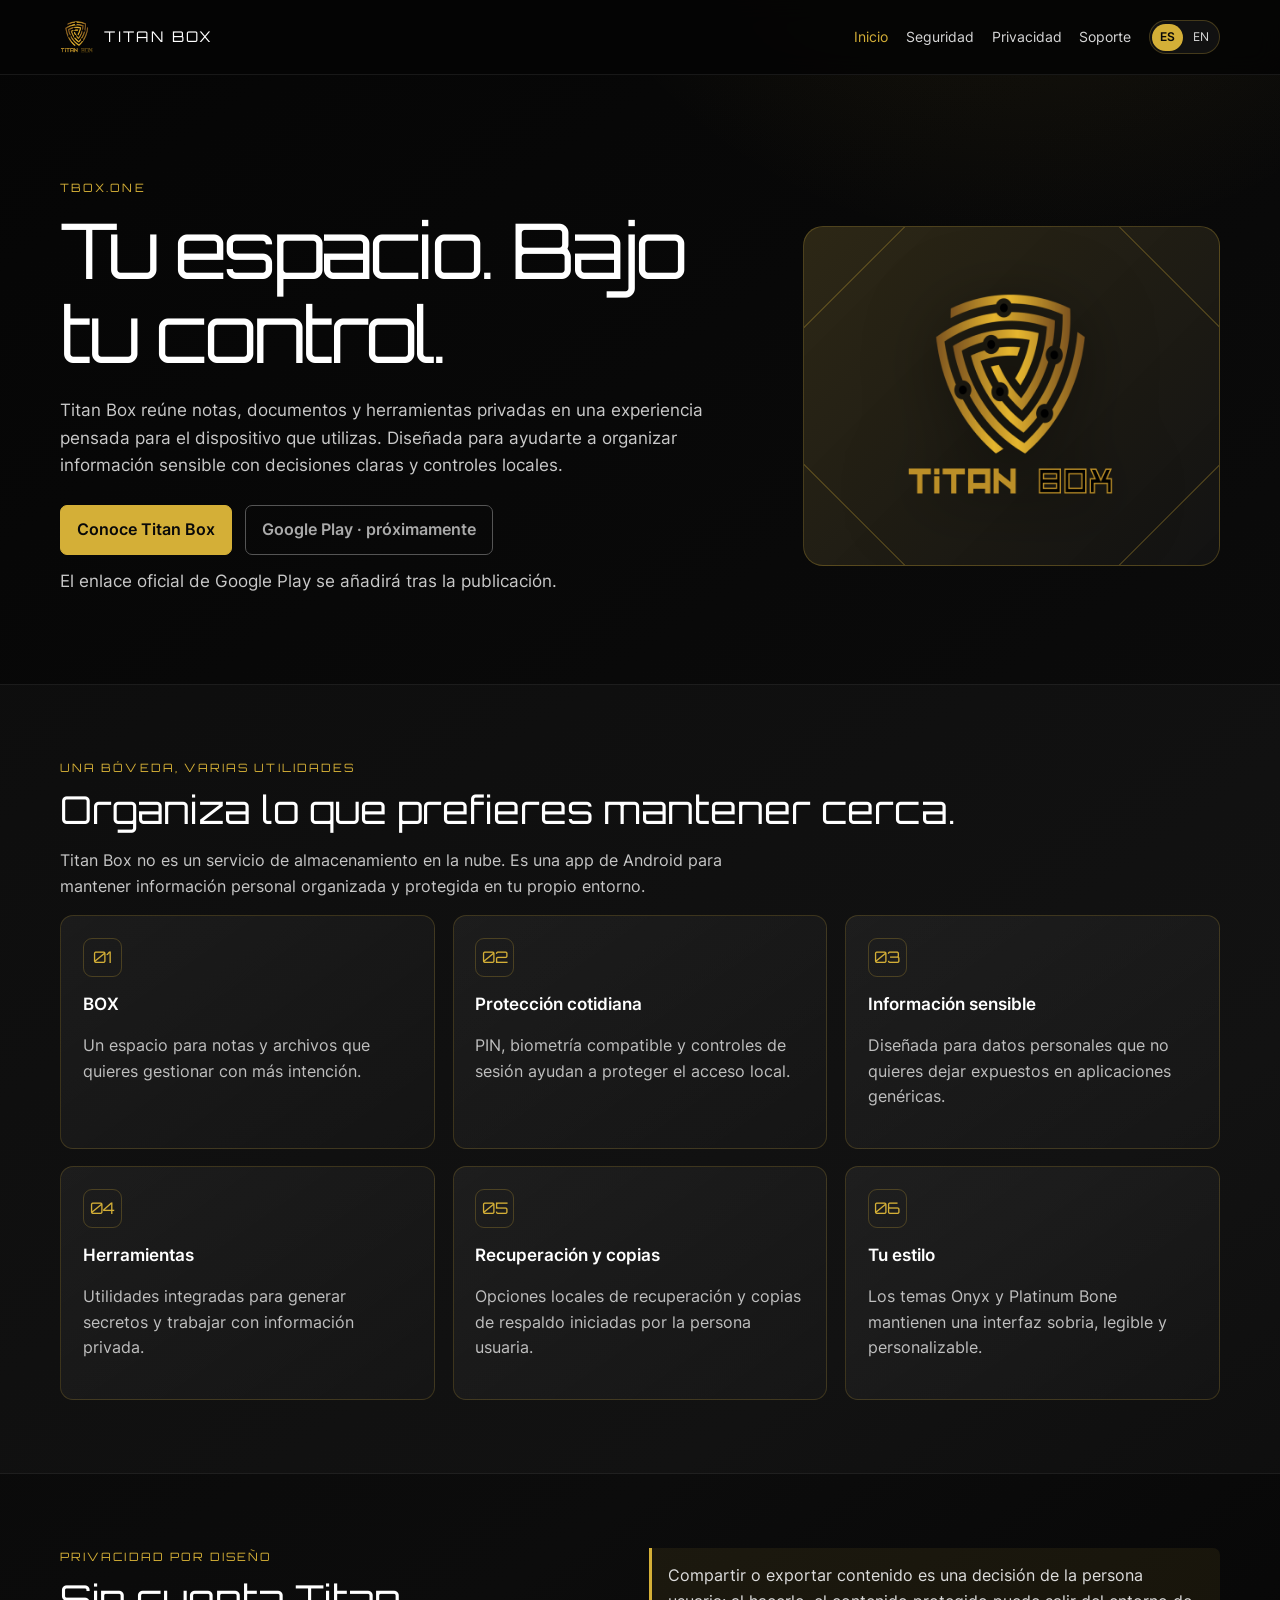
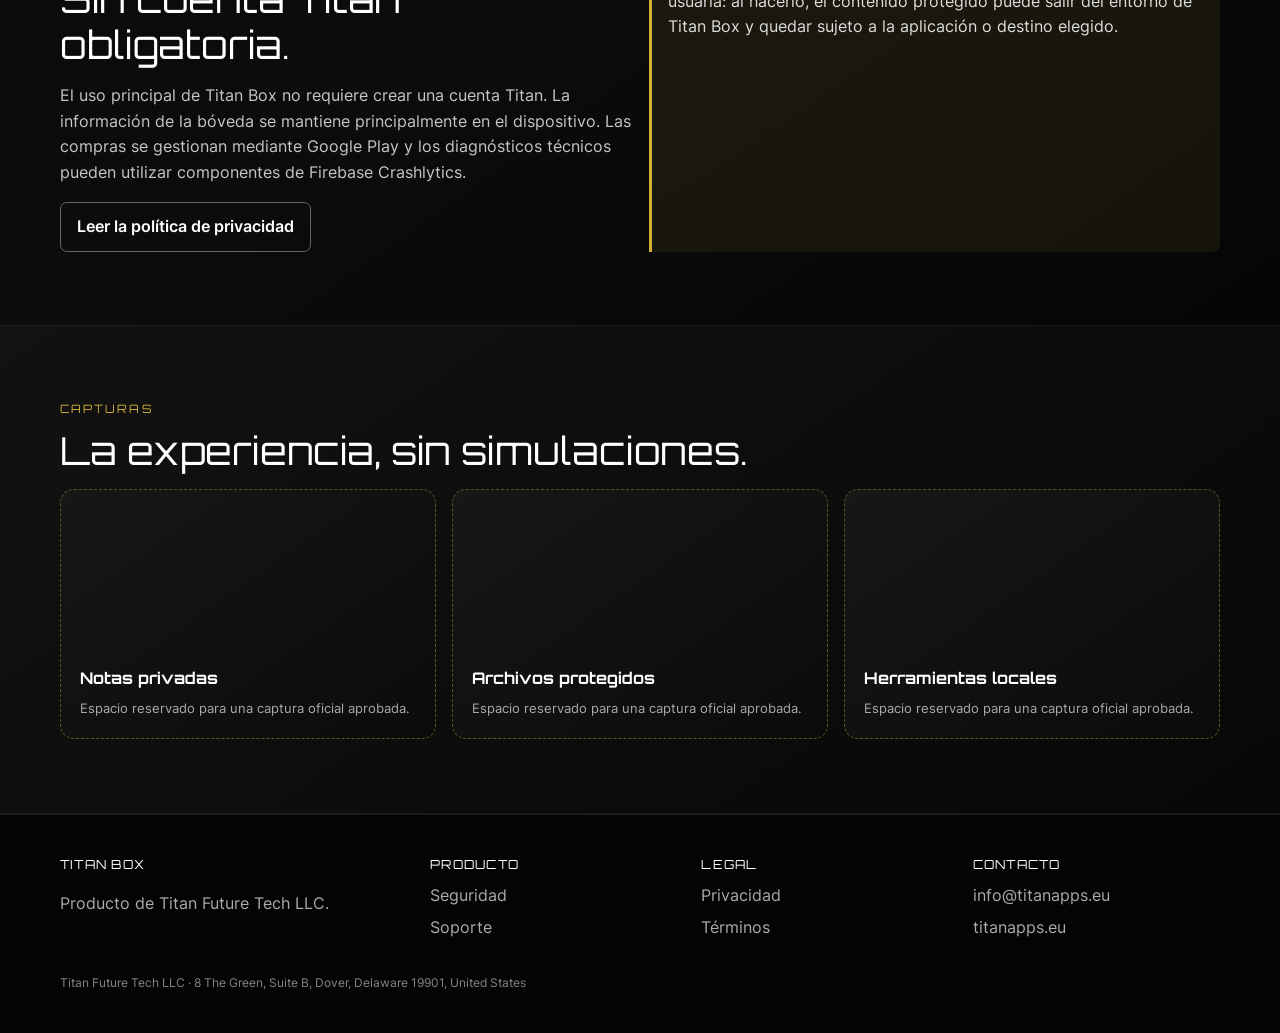
==== index.html @ dc86bc1e "Create Titan Box official website foundation" ====
<!doctype html><html lang="es"><head><meta charset="utf-8"><meta name="viewport" content="width=device-width,initial-scale=1"><title>Titan Box — Privacidad práctica para tu información</title><meta name="description" content="Titan Box ayuda a organizar y proteger información personal sensible desde tu dispositivo."><link rel="canonical" href="https://tbox.one/"><meta property="og:title" content="Titan Box"><meta property="og:description" content="Privacidad práctica para tu información."><meta property="og:type" content="website"><meta property="og:url" content="https://tbox.one/"><meta property="og:image" content="https://tbox.one/assets/images/titanbox-logo.png"><link rel="icon" href="/assets/images/titanbox-logo.png" type="image/png"><link rel="stylesheet" href="/assets/css/site.css"></head><body><a class="skip" href="#contenido">Saltar al contenido</a><header class="site-header"><div class="container header-row"><a class="brand" href="/"><img src="/assets/images/titanbox-logo.png" alt="">TITAN BOX</a><nav class="site-nav" aria-label="Navegación principal"><a class="nav-essential" aria-current="page" href="/">Inicio</a><a href="/security/">Seguridad</a><a href="/privacy/">Privacidad</a><a href="/support/">Soporte</a><span class="language" aria-label="Idioma"><a aria-current="page" href="/">ES</a><a href="/en/" lang="en">EN</a></span></nav></div></header><main id="contenido"><section class="container hero"><div><div class="eyebrow">TBOX.ONE</div><h1>Tu espacio. Bajo tu control.</h1><p>Titan Box reúne notas, documentos y herramientas privadas en una experiencia pensada para el dispositivo que utilizas. Diseñada para ayudarte a organizar información sensible con decisiones claras y controles locales.</p><div class="actions"><a class="button button--gold" href="/security/">Conoce Titan Box</a><span class="store-badge store-badge--pending" data-play-listing-url="REPLACE_WITH_OFFICIAL_GOOGLE_PLAY_URL">Google Play · próximamente</span></div><p class="microcopy">El enlace oficial de Google Play se añadirá tras la publicación.</p></div><div class="hero-mark" aria-hidden="true"><img src="/assets/images/titanbox-logo.png" alt=""></div></section><section class="section section--alt"><div class="container"><div class="eyebrow">Una bóveda, varias utilidades</div><h2>Organiza lo que prefieres mantener cerca.</h2><p class="lead">Titan Box no es un servicio de almacenamiento en la nube. Es una app de Android para mantener información personal organizada y protegida en tu propio entorno.</p><div class="grid grid--3"><article class="card"><div class="card-icon">01</div><h3>BOX</h3><p>Un espacio para notas y archivos que quieres gestionar con más intención.</p></article><article class="card"><div class="card-icon">02</div><h3>Protección cotidiana</h3><p>PIN, biometría compatible y controles de sesión ayudan a proteger el acceso local.</p></article><article class="card"><div class="card-icon">03</div><h3>Información sensible</h3><p>Diseñada para datos personales que no quieres dejar expuestos en aplicaciones genéricas.</p></article><article class="card"><div class="card-icon">04</div><h3>Herramientas</h3><p>Utilidades integradas para generar secretos y trabajar con información privada.</p></article><article class="card"><div class="card-icon">05</div><h3>Recuperación y copias</h3><p>Opciones locales de recuperación y copias de respaldo iniciadas por la persona usuaria.</p></article><article class="card"><div class="card-icon">06</div><h3>Tu estilo</h3><p>Los temas Onyx y Platinum Bone mantienen una interfaz sobria, legible y personalizable.</p></article></div></div></section><section class="section"><div class="container grid grid--2"><div><div class="eyebrow">Privacidad por diseño</div><h2>Sin cuenta Titan obligatoria.</h2><p class="lead">El uso principal de Titan Box no requiere crear una cuenta Titan. La información de la bóveda se mantiene principalmente en el dispositivo. Las compras se gestionan mediante Google Play y los diagnósticos técnicos pueden utilizar componentes de Firebase Crashlytics.</p><a class="button button--ghost" href="/privacy/">Leer la política de privacidad</a></div><aside class="notice">Compartir o exportar contenido es una decisión de la persona usuaria: al hacerlo, el contenido protegido puede salir del entorno de Titan Box y quedar sujeto a la aplicación o destino elegido.</aside></div></section><section class="section section--alt"><div class="container"><div class="eyebrow">Capturas</div><h2>La experiencia, sin simulaciones.</h2><div class="preview-grid"><div class="preview"><strong>Notas privadas</strong><small>Espacio reservado para una captura oficial aprobada.</small></div><div class="preview"><strong>Archivos protegidos</strong><small>Espacio reservado para una captura oficial aprobada.</small></div><div class="preview"><strong>Herramientas locales</strong><small>Espacio reservado para una captura oficial aprobada.</small></div></div></div></section></main><footer class="site-footer"><div class="container footer-grid"><div><div class="footer-title">TITAN BOX</div><p>Producto de Titan Future Tech LLC.</p></div><div><div class="footer-title">PRODUCTO</div><ul class="footer-links"><li><a href="/security/">Seguridad</a></li><li><a href="/support/">Soporte</a></li></ul></div><div><div class="footer-title">LEGAL</div><ul class="footer-links"><li><a href="/privacy/">Privacidad</a></li><li><a href="/terms/">Términos</a></li></ul></div><div><div class="footer-title">CONTACTO</div><ul class="footer-links"><li><a href="mailto:info@titanapps.eu">info@titanapps.eu</a></li><li><a href="https://titanapps.eu">titanapps.eu</a></li></ul></div></div><div class="container legal">Titan Future Tech LLC · 8 The Green, Suite B, Dover, Delaware 19901, United States</div></footer></body></html>
---- assets/css/site.css ----
@font-face{font-family:Orbitron;src:url('/assets/fonts/orbitron.ttf') format('truetype');font-display:swap}
@font-face{font-family:Inter;src:url('/assets/fonts/inter-regular.ttf') format('truetype');font-weight:400;font-display:swap}
@font-face{font-family:Inter;src:url('/assets/fonts/inter-semibold.ttf') format('truetype');font-weight:600 800;font-display:swap}
:root{--onyx:#050505;--onyx-card:#151515;--onyx-muted:#aaa;--bone:#f5f0e0;--gold:#d4af37;--gold-deep:#b8962e;--line:rgba(212,175,55,.26);--danger:#e53935;--max:1160px;color-scheme:dark;font-family:Inter,Arial,sans-serif;background:var(--onyx);color:#fff}
*{box-sizing:border-box}html{scroll-behavior:smooth}body{margin:0;min-width:320px;background:radial-gradient(circle at 80% -10%,rgba(212,175,55,.12),transparent 32rem),linear-gradient(145deg,#050505,#0c0c0c 55%,#000);line-height:1.6}a{color:inherit}a:focus-visible,button:focus-visible,summary:focus-visible{outline:3px solid #fff;outline-offset:4px;border-radius:3px}.skip{position:absolute;left:-10000px;top:auto}.skip:focus{left:1rem;top:1rem;z-index:10;background:#fff;color:#000;padding:.75rem 1rem}
.container{width:min(var(--max),calc(100% - 2.5rem));margin:auto}.site-header{position:sticky;top:0;z-index:5;background:rgba(5,5,5,.92);border-bottom:1px solid rgba(255,255,255,.08);backdrop-filter:blur(12px)}.header-row{min-height:74px;display:flex;align-items:center;justify-content:space-between;gap:1rem}.brand{display:inline-flex;align-items:center;gap:.65rem;text-decoration:none;font-family:Orbitron,monospace;font-size:.92rem;letter-spacing:.16em}.brand img{width:34px;height:34px;object-fit:contain}.site-nav{display:flex;align-items:center;gap:1.1rem;font-size:.9rem;color:#d8d8d8}.site-nav a{text-decoration:none}.site-nav a:hover,.site-nav a[aria-current=page]{color:var(--gold)}.language{border:1px solid var(--line);border-radius:999px;padding:.16rem;background:#111;display:flex;gap:.15rem}.language a{padding:.22rem .48rem;text-decoration:none;border-radius:999px;font-size:.78rem}.language a[aria-current=page]{background:var(--gold);color:#080808;font-weight:700}.nav-toggle{display:none}.eyebrow{font-family:Orbitron,monospace;color:var(--gold);font-size:.72rem;letter-spacing:.18em;text-transform:uppercase}.hero{padding:6.5rem 0 4.5rem;display:grid;grid-template-columns:1.25fr .75fr;align-items:center;gap:3rem}.hero h1{font:clamp(2.25rem,6vw,4.8rem)/1.1 Orbitron,monospace;letter-spacing:-.045em;margin:.65rem 0 1.2rem}.hero p{max-width:61ch;color:#c9c9c9;font-size:1.08rem}.actions{display:flex;gap:.8rem;flex-wrap:wrap;margin-top:1.65rem}.button,.store-badge{display:inline-flex;align-items:center;justify-content:center;min-height:47px;padding:.7rem 1rem;border-radius:7px;border:1px solid var(--gold);font-weight:700;text-decoration:none}.button--gold{background:var(--gold);color:#090909}.button--ghost{border-color:#656565;color:#fff}.store-badge--pending{color:#aaa;border-color:#555;cursor:default}.microcopy{font-size:.8rem;color:#949494;margin-top:.75rem}.hero-mark{min-height:340px;border:1px solid var(--line);border-radius:20px;background:linear-gradient(135deg,rgba(212,175,55,.15),rgba(20,20,20,.55)),#101010;display:grid;place-items:center;position:relative;overflow:hidden}.hero-mark:before{content:"";position:absolute;width:390px;height:390px;border:1px solid rgba(212,175,55,.35);transform:rotate(45deg)}.hero-mark img{width:min(220px,60%);height:auto;z-index:1;filter:drop-shadow(0 12px 35px rgba(0,0,0,.7))}.section{padding:4.6rem 0}.section--alt{background:rgba(255,255,255,.025);border-block:1px solid rgba(255,255,255,.06)}.section h2{font:clamp(1.65rem,3vw,2.65rem)/1.2 Orbitron,monospace;margin:.55rem 0 1rem}.lead{max-width:70ch;color:#c6c6c6}.grid{display:grid;gap:1.1rem}.grid--3{grid-template-columns:repeat(3,1fr)}.grid--2{grid-template-columns:repeat(2,1fr)}.card{background:linear-gradient(145deg,rgba(255,255,255,.055),rgba(255,255,255,.018));border:1px solid rgba(212,175,55,.2);border-radius:13px;padding:1.35rem}.card h3{margin:.1rem 0 .55rem;font-size:1.08rem}.card p,.card li{color:#bfbfbf}.card-icon{width:39px;height:39px;display:grid;place-items:center;border:1px solid var(--line);color:var(--gold);border-radius:9px;font-family:Orbitron,monospace;margin-bottom:.8rem}.feature-list{padding-left:1.15rem;margin:.65rem 0}.feature-list li+li{margin-top:.35rem}.preview-grid{display:grid;grid-template-columns:repeat(3,1fr);gap:1rem}.preview{min-height:250px;border-radius:14px;border:1px dashed rgba(212,175,55,.42);padding:1.2rem;background:linear-gradient(145deg,#171717,#0b0b0b);display:flex;flex-direction:column;justify-content:flex-end}.preview strong{font-family:Orbitron,monospace}.preview small{color:#aaa;margin-top:.35rem}.notice{border-left:3px solid var(--gold);padding:.95rem 1rem;background:rgba(212,175,55,.08);color:#ddd;border-radius:0 7px 7px 0}.page-hero{padding:4rem 0 2.5rem;border-bottom:1px solid rgba(255,255,255,.08)}.page-hero h1{font:clamp(2rem,5vw,3.7rem)/1.15 Orbitron,monospace;margin:.55rem 0 1rem}.content{max-width:850px;padding:3rem 0 5rem}.content h2{font:1.42rem/1.25 Orbitron,monospace;margin:2.6rem 0 .8rem;color:#fff}.content h3{font-size:1.06rem;margin:1.6rem 0 .45rem}.content p,.content li{color:#ccc}.content ul{padding-left:1.3rem}.content li+li{margin-top:.38rem}.content a{color:#f2d77e}.faq details{border-bottom:1px solid rgba(255,255,255,.12);padding:1rem 0}.faq summary{cursor:pointer;font-weight:700}.faq p{margin:.75rem 0 0}.site-footer{border-top:1px solid rgba(255,255,255,.1);padding:2.5rem 0;background:#040404;color:#aaa}.footer-grid{display:grid;grid-template-columns:1.4fr repeat(3,1fr);gap:1.5rem}.footer-title{font-family:Orbitron,monospace;color:#fff;font-size:.78rem;letter-spacing:.1em}.footer-links{list-style:none;padding:0;margin:.55rem 0}.footer-links li+li{margin-top:.35rem}.footer-links a{text-decoration:none}.footer-links a:hover{color:var(--gold)}.legal{font-size:.78rem;color:#858585;margin-top:1.5rem}.sr-only{position:absolute;width:1px;height:1px;padding:0;margin:-1px;overflow:hidden;clip:rect(0,0,0,0);white-space:nowrap;border:0}
@media(max-width:800px){.header-row{min-height:64px}.site-nav{gap:.65rem;font-size:.8rem}.hero{grid-template-columns:1fr;padding:4.2rem 0 3rem}.hero-mark{min-height:240px;order:-1}.grid--3,.preview-grid{grid-template-columns:1fr 1fr}.footer-grid{grid-template-columns:1fr 1fr}.section{padding:3.5rem 0}}
@media(max-width:540px){.container{width:min(var(--max),calc(100% - 1.5rem))}.site-nav>a:not(.nav-essential){display:none}.hero h1{font-size:2.2rem}.grid--2,.grid--3,.preview-grid,.footer-grid{grid-template-columns:1fr}.page-hero{padding:3rem 0 1.5rem}.content{padding-top:2rem}.actions{align-items:stretch}.button,.store-badge{width:100%}}
@media(prefers-reduced-motion:reduce){*,*:before,*:after{scroll-behavior:auto!important;animation-duration:.01ms!important;animation-iteration-count:1!important;transition-duration:.01ms!important}}
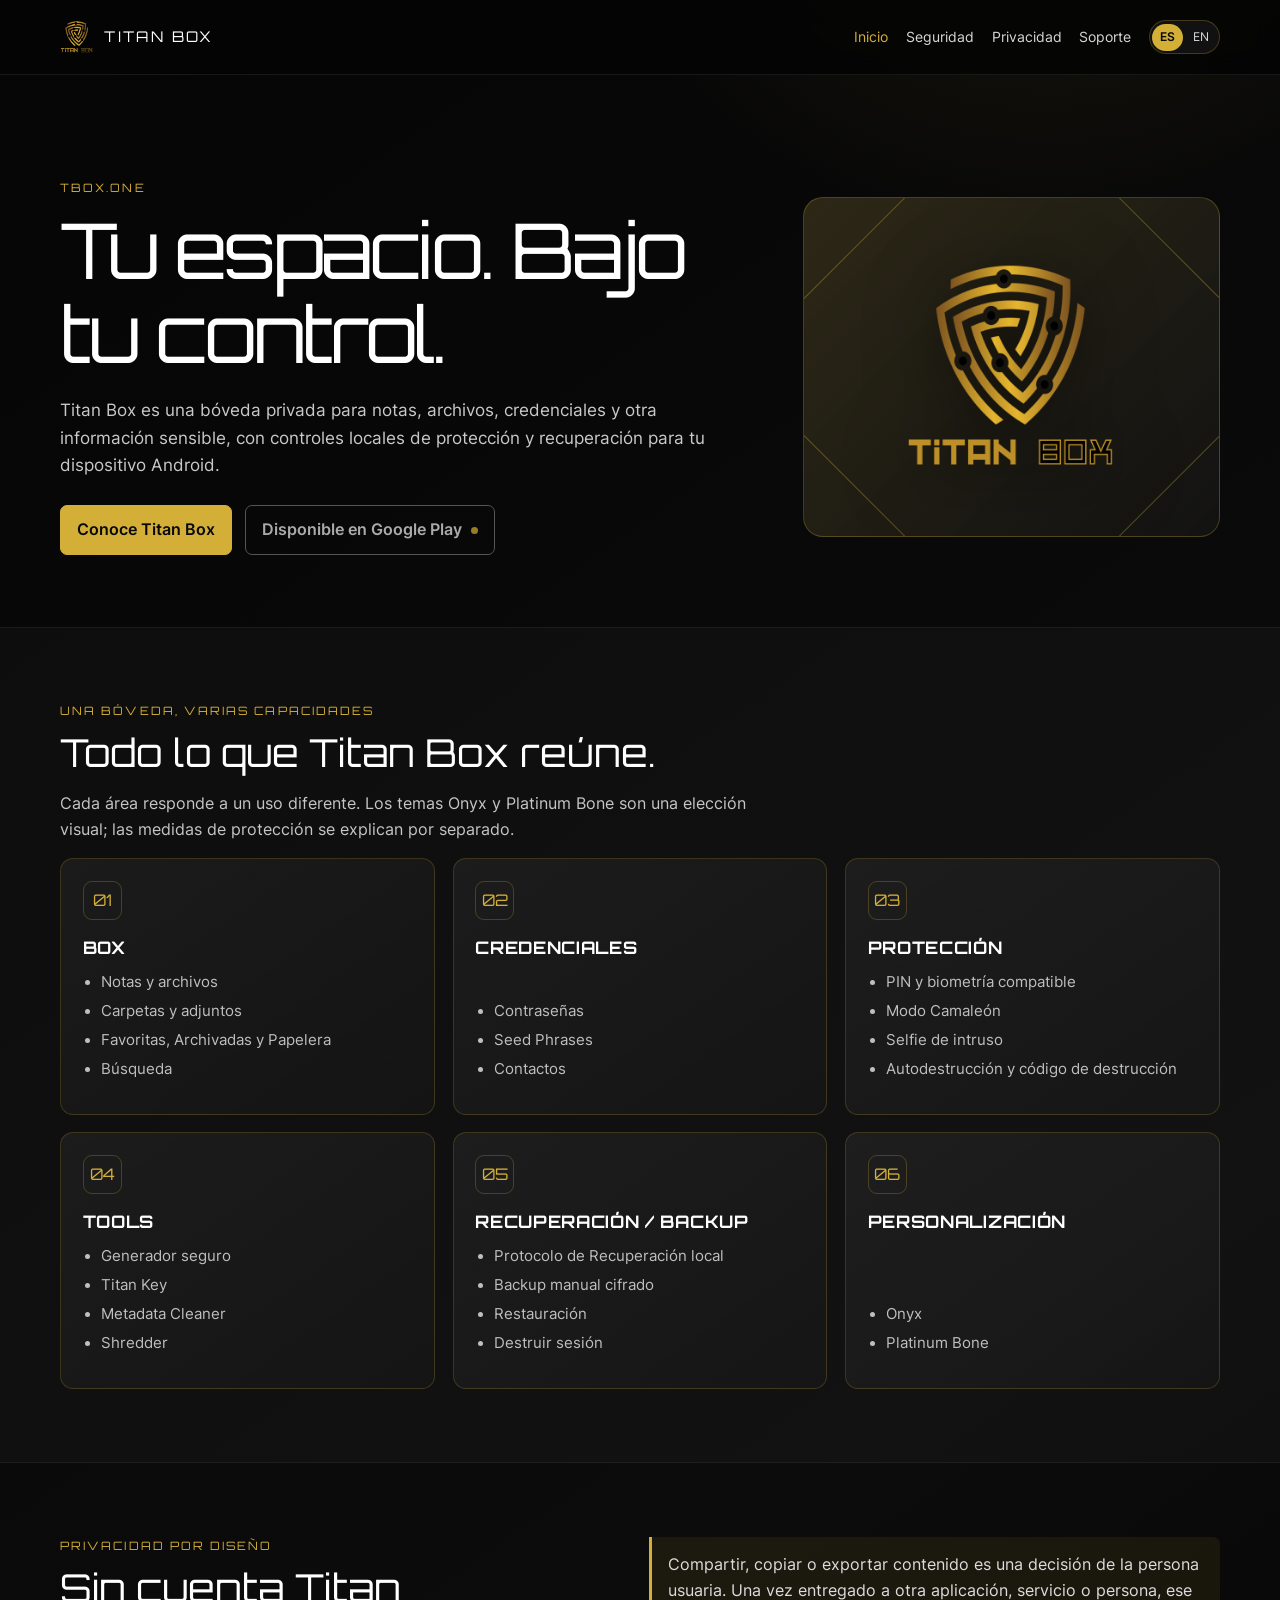
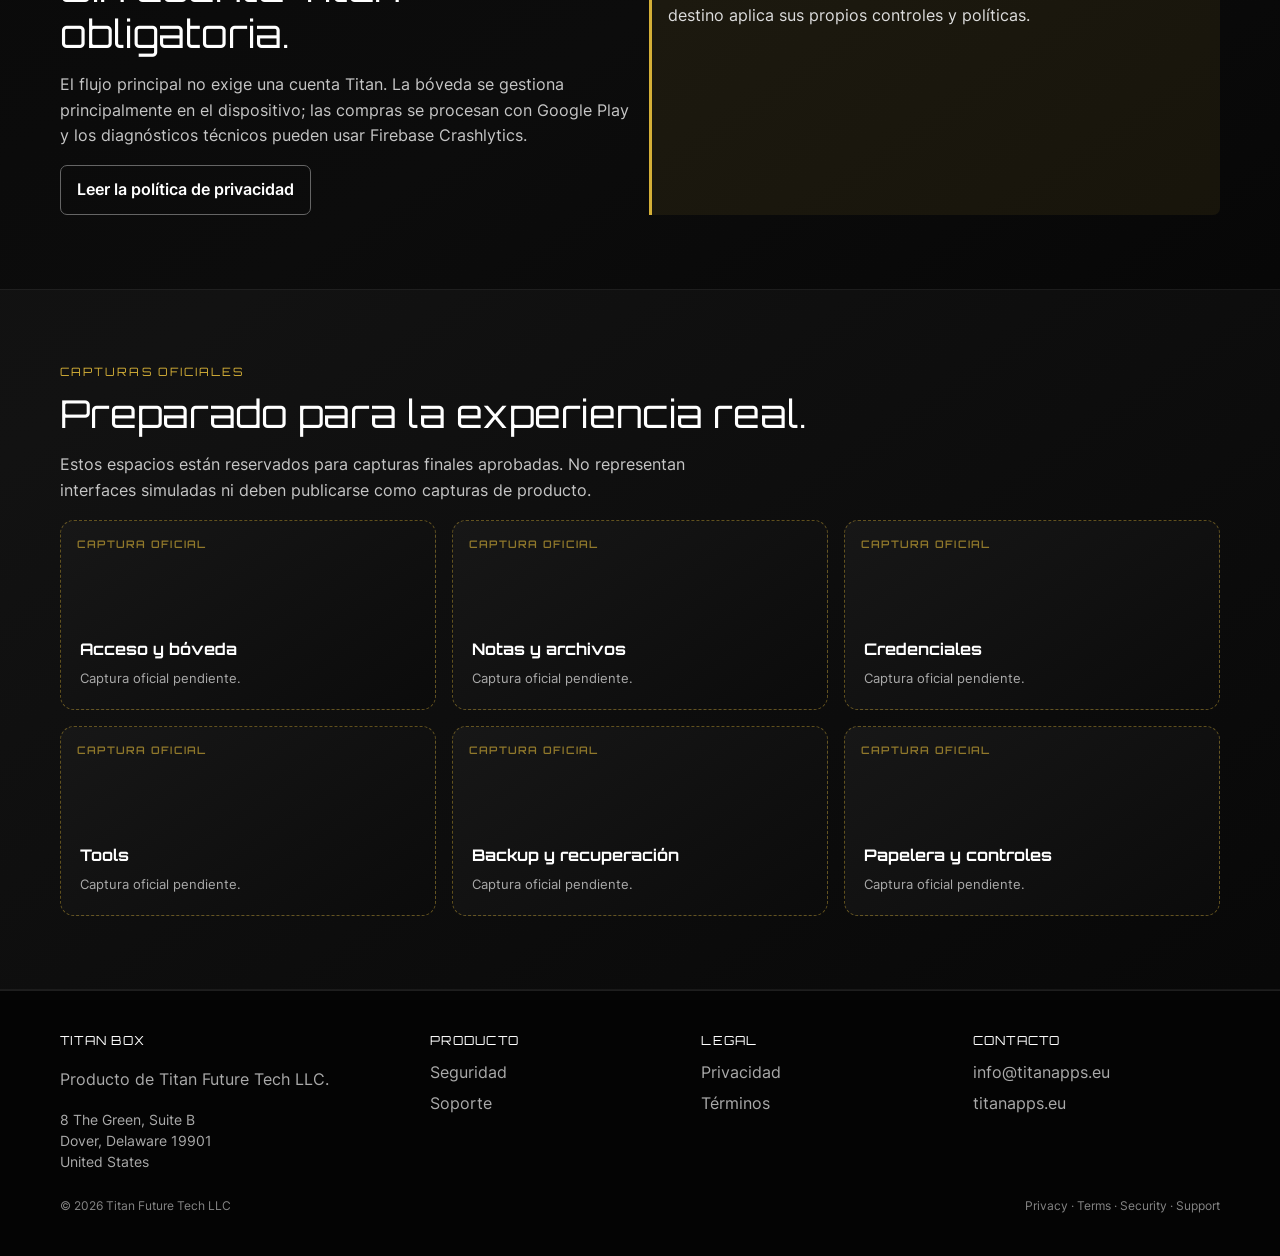
==== commit 77b269e9: "Polish Titan Box website for release" ====
--- a/index.html
+++ b/index.html
@@ -1 +1 @@
-<!doctype html><html lang="es"><head><meta charset="utf-8"><meta name="viewport" content="width=device-width,initial-scale=1"><title>Titan Box — Privacidad práctica para tu información</title><meta name="description" content="Titan Box ayuda a organizar y proteger información personal sensible desde tu dispositivo."><link rel="canonical" href="https://tbox.one/"><meta property="og:title" content="Titan Box"><meta property="og:description" content="Privacidad práctica para tu información."><meta property="og:type" content="website"><meta property="og:url" content="https://tbox.one/"><meta property="og:image" content="https://tbox.one/assets/images/titanbox-logo.png"><link rel="icon" href="/assets/images/titanbox-logo.png" type="image/png"><link rel="stylesheet" href="/assets/css/site.css"></head><body><a class="skip" href="#contenido">Saltar al contenido</a><header class="site-header"><div class="container header-row"><a class="brand" href="/"><img src="/assets/images/titanbox-logo.png" alt="">TITAN BOX</a><nav class="site-nav" aria-label="Navegación principal"><a class="nav-essential" aria-current="page" href="/">Inicio</a><a href="/security/">Seguridad</a><a href="/privacy/">Privacidad</a><a href="/support/">Soporte</a><span class="language" aria-label="Idioma"><a aria-current="page" href="/">ES</a><a href="/en/" lang="en">EN</a></span></nav></div></header><main id="contenido"><section class="container hero"><div><div class="eyebrow">TBOX.ONE</div><h1>Tu espacio. Bajo tu control.</h1><p>Titan Box reúne notas, documentos y herramientas privadas en una experiencia pensada para el dispositivo que utilizas. Diseñada para ayudarte a organizar información sensible con decisiones claras y controles locales.</p><div class="actions"><a class="button button--gold" href="/security/">Conoce Titan Box</a><span class="store-badge store-badge--pending" data-play-listing-url="REPLACE_WITH_OFFICIAL_GOOGLE_PLAY_URL">Google Play · próximamente</span></div><p class="microcopy">El enlace oficial de Google Play se añadirá tras la publicación.</p></div><div class="hero-mark" aria-hidden="true"><img src="/assets/images/titanbox-logo.png" alt=""></div></section><section class="section section--alt"><div class="container"><div class="eyebrow">Una bóveda, varias utilidades</div><h2>Organiza lo que prefieres mantener cerca.</h2><p class="lead">Titan Box no es un servicio de almacenamiento en la nube. Es una app de Android para mantener información personal organizada y protegida en tu propio entorno.</p><div class="grid grid--3"><article class="card"><div class="card-icon">01</div><h3>BOX</h3><p>Un espacio para notas y archivos que quieres gestionar con más intención.</p></article><article class="card"><div class="card-icon">02</div><h3>Protección cotidiana</h3><p>PIN, biometría compatible y controles de sesión ayudan a proteger el acceso local.</p></article><article class="card"><div class="card-icon">03</div><h3>Información sensible</h3><p>Diseñada para datos personales que no quieres dejar expuestos en aplicaciones genéricas.</p></article><article class="card"><div class="card-icon">04</div><h3>Herramientas</h3><p>Utilidades integradas para generar secretos y trabajar con información privada.</p></article><article class="card"><div class="card-icon">05</div><h3>Recuperación y copias</h3><p>Opciones locales de recuperación y copias de respaldo iniciadas por la persona usuaria.</p></article><article class="card"><div class="card-icon">06</div><h3>Tu estilo</h3><p>Los temas Onyx y Platinum Bone mantienen una interfaz sobria, legible y personalizable.</p></article></div></div></section><section class="section"><div class="container grid grid--2"><div><div class="eyebrow">Privacidad por diseño</div><h2>Sin cuenta Titan obligatoria.</h2><p class="lead">El uso principal de Titan Box no requiere crear una cuenta Titan. La información de la bóveda se mantiene principalmente en el dispositivo. Las compras se gestionan mediante Google Play y los diagnósticos técnicos pueden utilizar componentes de Firebase Crashlytics.</p><a class="button button--ghost" href="/privacy/">Leer la política de privacidad</a></div><aside class="notice">Compartir o exportar contenido es una decisión de la persona usuaria: al hacerlo, el contenido protegido puede salir del entorno de Titan Box y quedar sujeto a la aplicación o destino elegido.</aside></div></section><section class="section section--alt"><div class="container"><div class="eyebrow">Capturas</div><h2>La experiencia, sin simulaciones.</h2><div class="preview-grid"><div class="preview"><strong>Notas privadas</strong><small>Espacio reservado para una captura oficial aprobada.</small></div><div class="preview"><strong>Archivos protegidos</strong><small>Espacio reservado para una captura oficial aprobada.</small></div><div class="preview"><strong>Herramientas locales</strong><small>Espacio reservado para una captura oficial aprobada.</small></div></div></div></section></main><footer class="site-footer"><div class="container footer-grid"><div><div class="footer-title">TITAN BOX</div><p>Producto de Titan Future Tech LLC.</p></div><div><div class="footer-title">PRODUCTO</div><ul class="footer-links"><li><a href="/security/">Seguridad</a></li><li><a href="/support/">Soporte</a></li></ul></div><div><div class="footer-title">LEGAL</div><ul class="footer-links"><li><a href="/privacy/">Privacidad</a></li><li><a href="/terms/">Términos</a></li></ul></div><div><div class="footer-title">CONTACTO</div><ul class="footer-links"><li><a href="mailto:info@titanapps.eu">info@titanapps.eu</a></li><li><a href="https://titanapps.eu">titanapps.eu</a></li></ul></div></div><div class="container legal">Titan Future Tech LLC · 8 The Green, Suite B, Dover, Delaware 19901, United States</div></footer></body></html>
+<!doctype html><html lang="es"><head><meta charset="utf-8"><meta name="viewport" content="width=device-width,initial-scale=1"><title>Titan Box — Bóveda privada para tu información</title><meta name="description" content="Titan Box es una bóveda privada para notas, archivos, credenciales e información sensible, con controles locales de protección y recuperación."><link rel="canonical" href="https://tbox.one/"><meta property="og:title" content="Titan Box"><meta property="og:description" content="Tu espacio. Bajo tu control."><meta property="og:type" content="website"><meta property="og:url" content="https://tbox.one/"><meta property="og:image" content="https://tbox.one/assets/images/titanbox-logo.png"><link rel="icon" href="/assets/images/titanbox-logo.png"><link rel="stylesheet" href="/assets/css/site.css"></head><body><a class="skip" href="#contenido">Saltar al contenido</a><header class="site-header"><div class="container header-row"><a class="brand" href="/"><img src="/assets/images/titanbox-logo.png" alt="">TITAN BOX</a><nav class="site-nav" aria-label="Navegación principal"><a class="nav-essential" aria-current="page" href="/">Inicio</a><a href="/security/">Seguridad</a><a href="/privacy/">Privacidad</a><a href="/support/">Soporte</a><span class="language" aria-label="Idioma"><a aria-current="page" href="/">ES</a><a href="/en/" lang="en">EN</a></span></nav></div></header><main id="contenido"><section class="container hero"><div><div class="eyebrow">TBOX.ONE</div><h1>Tu espacio. Bajo tu control.</h1><p>Titan Box es una bóveda privada para notas, archivos, credenciales y otra información sensible, con controles locales de protección y recuperación para tu dispositivo Android.</p><div class="actions"><a class="button button--gold" href="/security/">Conoce Titan Box</a><span class="store-badge store-badge--pending" data-play-listing-url="GOOGLE_PLAY_URL_PENDING" aria-label="Titan Box para Google Play; enlace pendiente de configuración">Disponible en Google Play</span></div></div><div class="hero-mark" aria-hidden="true"><img src="/assets/images/titanbox-logo.png" alt=""></div></section><section class="section section--alt"><div class="container"><div class="eyebrow">Una bóveda, varias capacidades</div><h2>Todo lo que Titan Box reúne.</h2><p class="lead">Cada área responde a un uso diferente. Los temas Onyx y Platinum Bone son una elección visual; las medidas de protección se explican por separado.</p><div class="grid grid--3"><article class="card product-card"><div class="card-icon">01</div><h3>BOX</h3><ul class="feature-list"><li>Notas y archivos</li><li>Carpetas y adjuntos</li><li>Favoritas, Archivadas y Papelera</li><li>Búsqueda</li></ul></article><article class="card product-card"><div class="card-icon">02</div><h3>CREDENCIALES</h3><ul class="feature-list"><li>Contraseñas</li><li>Seed Phrases</li><li>Contactos</li></ul></article><article class="card product-card"><div class="card-icon">03</div><h3>PROTECCIÓN</h3><ul class="feature-list"><li>PIN y biometría compatible</li><li>Modo Camaleón</li><li>Selfie de intruso</li><li>Autodestrucción y código de destrucción</li></ul></article><article class="card product-card"><div class="card-icon">04</div><h3>TOOLS</h3><ul class="feature-list"><li>Generador seguro</li><li>Titan Key</li><li>Metadata Cleaner</li><li>Shredder</li></ul></article><article class="card product-card"><div class="card-icon">05</div><h3>RECUPERACIÓN / BACKUP</h3><ul class="feature-list"><li>Protocolo de Recuperación local</li><li>Backup manual cifrado</li><li>Restauración</li><li>Destruir sesión</li></ul></article><article class="card product-card"><div class="card-icon">06</div><h3>PERSONALIZACIÓN</h3><ul class="feature-list"><li>Onyx</li><li>Platinum Bone</li></ul></article></div></div></section><section class="section"><div class="container grid grid--2"><div><div class="eyebrow">Privacidad por diseño</div><h2>Sin cuenta Titan obligatoria.</h2><p class="lead">El flujo principal no exige una cuenta Titan. La bóveda se gestiona principalmente en el dispositivo; las compras se procesan con Google Play y los diagnósticos técnicos pueden usar Firebase Crashlytics.</p><a class="button button--ghost" href="/privacy/">Leer la política de privacidad</a></div><aside class="notice">Compartir, copiar o exportar contenido es una decisión de la persona usuaria. Una vez entregado a otra aplicación, servicio o persona, ese destino aplica sus propios controles y políticas.</aside></div></section><section class="section section--alt"><div class="container"><div class="eyebrow">Capturas oficiales</div><h2>Preparado para la experiencia real.</h2><p class="lead">Estos espacios están reservados para capturas finales aprobadas. No representan interfaces simuladas ni deben publicarse como capturas de producto.</p><div class="preview-grid preview-grid--wide"><div class="preview preview--wide"><strong>Acceso y bóveda</strong><small>Captura oficial pendiente.</small></div><div class="preview preview--wide"><strong>Notas y archivos</strong><small>Captura oficial pendiente.</small></div><div class="preview preview--wide"><strong>Credenciales</strong><small>Captura oficial pendiente.</small></div><div class="preview preview--wide"><strong>Tools</strong><small>Captura oficial pendiente.</small></div><div class="preview preview--wide"><strong>Backup y recuperación</strong><small>Captura oficial pendiente.</small></div><div class="preview preview--wide"><strong>Papelera y controles</strong><small>Captura oficial pendiente.</small></div></div></div></section></main><footer class="site-footer"><div class="container footer-grid"><div><div class="footer-title">TITAN BOX</div><p>Producto de Titan Future Tech LLC.</p><address class="footer-address">8 The Green, Suite B<br>Dover, Delaware 19901<br>United States</address></div><div><div class="footer-title">PRODUCTO</div><ul class="footer-links"><li><a href="/security/">Seguridad</a></li><li><a href="/support/">Soporte</a></li></ul></div><div><div class="footer-title">LEGAL</div><ul class="footer-links"><li><a href="/privacy/">Privacidad</a></li><li><a href="/terms/">Términos</a></li></ul></div><div><div class="footer-title">CONTACTO</div><ul class="footer-links"><li><a href="mailto:info@titanapps.eu">info@titanapps.eu</a></li><li><a href="https://titanapps.eu">titanapps.eu</a></li></ul></div></div><div class="container legal footer-bottom"><span>© 2026 Titan Future Tech LLC</span><span>Privacy · Terms · Security · Support</span></div></footer></body></html>
--- a/assets/css/site.css
+++ b/assets/css/site.css
@@ -7,3 +7,4 @@
 @media(max-width:800px){.header-row{min-height:64px}.site-nav{gap:.65rem;font-size:.8rem}.hero{grid-template-columns:1fr;padding:4.2rem 0 3rem}.hero-mark{min-height:240px;order:-1}.grid--3,.preview-grid{grid-template-columns:1fr 1fr}.footer-grid{grid-template-columns:1fr 1fr}.section{padding:3.5rem 0}}
 @media(max-width:540px){.container{width:min(var(--max),calc(100% - 1.5rem))}.site-nav>a:not(.nav-essential){display:none}.hero h1{font-size:2.2rem}.grid--2,.grid--3,.preview-grid,.footer-grid{grid-template-columns:1fr}.page-hero{padding:3rem 0 1.5rem}.content{padding-top:2rem}.actions{align-items:stretch}.button,.store-badge{width:100%}}
 @media(prefers-reduced-motion:reduce){*,*:before,*:after{scroll-behavior:auto!important;animation-duration:.01ms!important;animation-iteration-count:1!important;transition-duration:.01ms!important}}
+.product-card{display:flex;flex-direction:column;min-height:230px}.product-card h3{font-family:Orbitron,monospace;letter-spacing:.04em}.product-card .feature-list{margin-top:auto}.product-card .feature-list li{font-size:.92rem}.preview-grid--wide{grid-template-columns:repeat(3,1fr)}.preview--wide{min-height:190px;position:relative;overflow:hidden}.preview--wide:before{content:"CAPTURA OFICIAL";font:600 .65rem Orbitron,monospace;letter-spacing:.12em;color:rgba(212,175,55,.65);position:absolute;top:1rem;left:1rem}.store-badge--pending:after{content:"";width:.45rem;height:.45rem;margin-left:.55rem;border-radius:50%;background:var(--gold);opacity:.7}.footer-address{font-style:normal;font-size:.88rem;line-height:1.5}.footer-bottom{display:flex;gap:1rem;justify-content:space-between;flex-wrap:wrap}@media(max-width:800px){.preview-grid--wide{grid-template-columns:1fr 1fr}}@media(max-width:540px){.preview-grid--wide{grid-template-columns:1fr}}
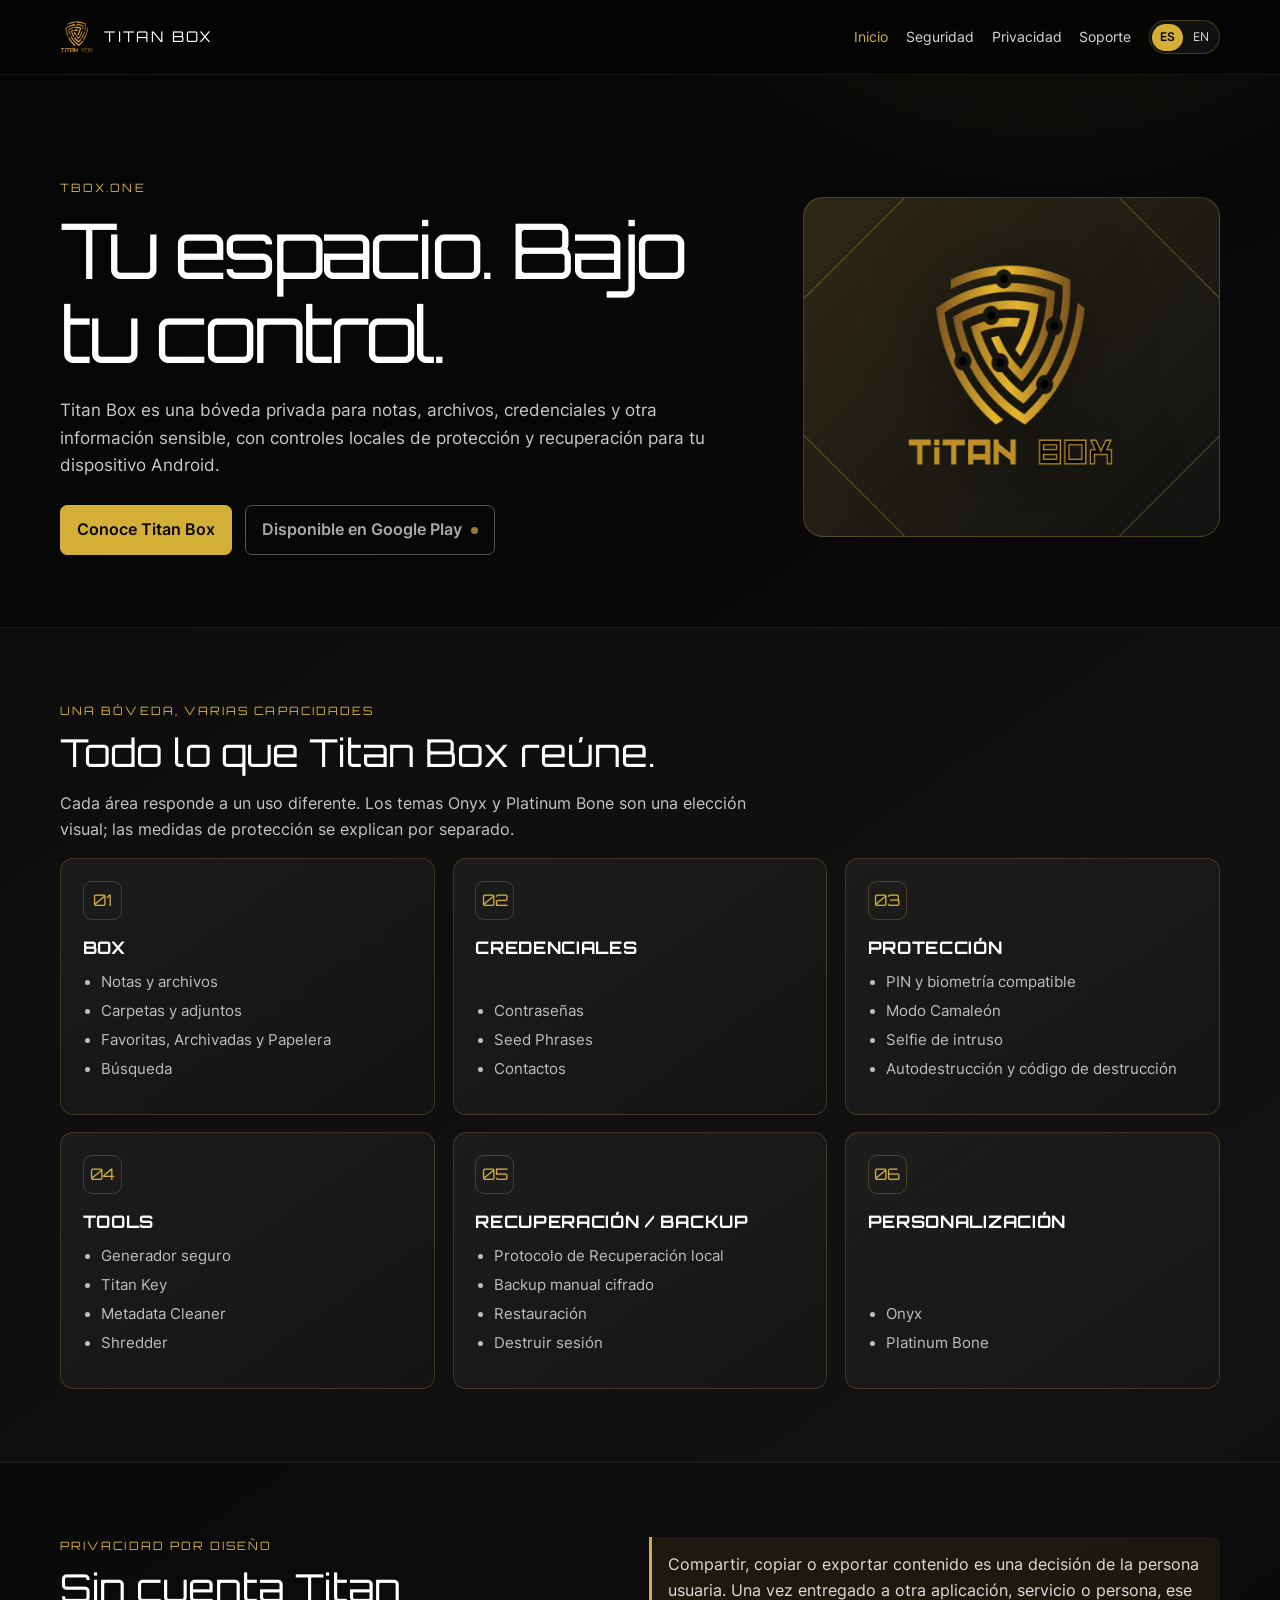
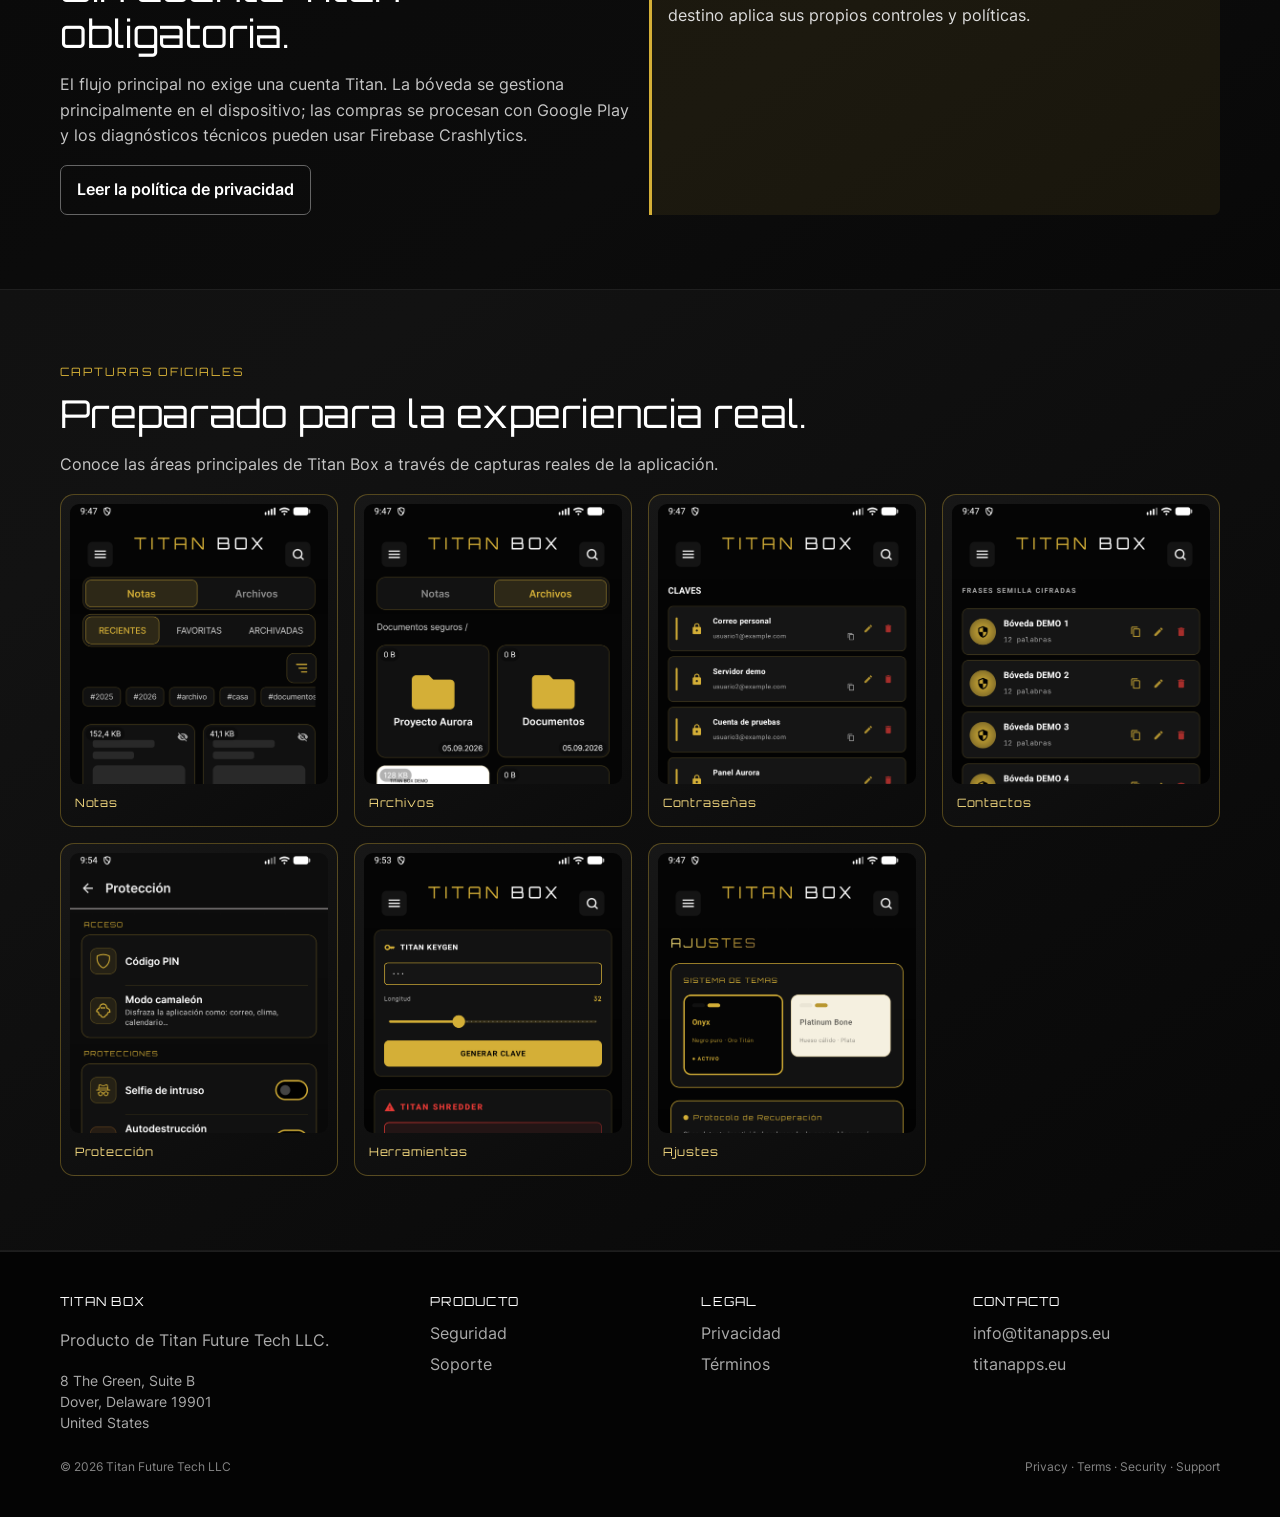
==== commit 12e99cf6: "Integrate final Titan Box Store assets" ====
--- a/index.html
+++ b/index.html
@@ -1 +1 @@
-<!doctype html><html lang="es"><head><meta charset="utf-8"><meta name="viewport" content="width=device-width,initial-scale=1"><title>Titan Box — Bóveda privada para tu información</title><meta name="description" content="Titan Box es una bóveda privada para notas, archivos, credenciales e información sensible, con controles locales de protección y recuperación."><link rel="canonical" href="https://tbox.one/"><meta property="og:title" content="Titan Box"><meta property="og:description" content="Tu espacio. Bajo tu control."><meta property="og:type" content="website"><meta property="og:url" content="https://tbox.one/"><meta property="og:image" content="https://tbox.one/assets/images/titanbox-logo.png"><link rel="icon" href="/assets/images/titanbox-logo.png"><link rel="stylesheet" href="/assets/css/site.css"></head><body><a class="skip" href="#contenido">Saltar al contenido</a><header class="site-header"><div class="container header-row"><a class="brand" href="/"><img src="/assets/images/titanbox-logo.png" alt="">TITAN BOX</a><nav class="site-nav" aria-label="Navegación principal"><a class="nav-essential" aria-current="page" href="/">Inicio</a><a href="/security/">Seguridad</a><a href="/privacy/">Privacidad</a><a href="/support/">Soporte</a><span class="language" aria-label="Idioma"><a aria-current="page" href="/">ES</a><a href="/en/" lang="en">EN</a></span></nav></div></header><main id="contenido"><section class="container hero"><div><div class="eyebrow">TBOX.ONE</div><h1>Tu espacio. Bajo tu control.</h1><p>Titan Box es una bóveda privada para notas, archivos, credenciales y otra información sensible, con controles locales de protección y recuperación para tu dispositivo Android.</p><div class="actions"><a class="button button--gold" href="/security/">Conoce Titan Box</a><span class="store-badge store-badge--pending" data-play-listing-url="GOOGLE_PLAY_URL_PENDING" aria-label="Titan Box para Google Play; enlace pendiente de configuración">Disponible en Google Play</span></div></div><div class="hero-mark" aria-hidden="true"><img src="/assets/images/titanbox-logo.png" alt=""></div></section><section class="section section--alt"><div class="container"><div class="eyebrow">Una bóveda, varias capacidades</div><h2>Todo lo que Titan Box reúne.</h2><p class="lead">Cada área responde a un uso diferente. Los temas Onyx y Platinum Bone son una elección visual; las medidas de protección se explican por separado.</p><div class="grid grid--3"><article class="card product-card"><div class="card-icon">01</div><h3>BOX</h3><ul class="feature-list"><li>Notas y archivos</li><li>Carpetas y adjuntos</li><li>Favoritas, Archivadas y Papelera</li><li>Búsqueda</li></ul></article><article class="card product-card"><div class="card-icon">02</div><h3>CREDENCIALES</h3><ul class="feature-list"><li>Contraseñas</li><li>Seed Phrases</li><li>Contactos</li></ul></article><article class="card product-card"><div class="card-icon">03</div><h3>PROTECCIÓN</h3><ul class="feature-list"><li>PIN y biometría compatible</li><li>Modo Camaleón</li><li>Selfie de intruso</li><li>Autodestrucción y código de destrucción</li></ul></article><article class="card product-card"><div class="card-icon">04</div><h3>TOOLS</h3><ul class="feature-list"><li>Generador seguro</li><li>Titan Key</li><li>Metadata Cleaner</li><li>Shredder</li></ul></article><article class="card product-card"><div class="card-icon">05</div><h3>RECUPERACIÓN / BACKUP</h3><ul class="feature-list"><li>Protocolo de Recuperación local</li><li>Backup manual cifrado</li><li>Restauración</li><li>Destruir sesión</li></ul></article><article class="card product-card"><div class="card-icon">06</div><h3>PERSONALIZACIÓN</h3><ul class="feature-list"><li>Onyx</li><li>Platinum Bone</li></ul></article></div></div></section><section class="section"><div class="container grid grid--2"><div><div class="eyebrow">Privacidad por diseño</div><h2>Sin cuenta Titan obligatoria.</h2><p class="lead">El flujo principal no exige una cuenta Titan. La bóveda se gestiona principalmente en el dispositivo; las compras se procesan con Google Play y los diagnósticos técnicos pueden usar Firebase Crashlytics.</p><a class="button button--ghost" href="/privacy/">Leer la política de privacidad</a></div><aside class="notice">Compartir, copiar o exportar contenido es una decisión de la persona usuaria. Una vez entregado a otra aplicación, servicio o persona, ese destino aplica sus propios controles y políticas.</aside></div></section><section class="section section--alt"><div class="container"><div class="eyebrow">Capturas oficiales</div><h2>Preparado para la experiencia real.</h2><p class="lead">Estos espacios están reservados para capturas finales aprobadas. No representan interfaces simuladas ni deben publicarse como capturas de producto.</p><div class="preview-grid preview-grid--wide"><div class="preview preview--wide"><strong>Acceso y bóveda</strong><small>Captura oficial pendiente.</small></div><div class="preview preview--wide"><strong>Notas y archivos</strong><small>Captura oficial pendiente.</small></div><div class="preview preview--wide"><strong>Credenciales</strong><small>Captura oficial pendiente.</small></div><div class="preview preview--wide"><strong>Tools</strong><small>Captura oficial pendiente.</small></div><div class="preview preview--wide"><strong>Backup y recuperación</strong><small>Captura oficial pendiente.</small></div><div class="preview preview--wide"><strong>Papelera y controles</strong><small>Captura oficial pendiente.</small></div></div></div></section></main><footer class="site-footer"><div class="container footer-grid"><div><div class="footer-title">TITAN BOX</div><p>Producto de Titan Future Tech LLC.</p><address class="footer-address">8 The Green, Suite B<br>Dover, Delaware 19901<br>United States</address></div><div><div class="footer-title">PRODUCTO</div><ul class="footer-links"><li><a href="/security/">Seguridad</a></li><li><a href="/support/">Soporte</a></li></ul></div><div><div class="footer-title">LEGAL</div><ul class="footer-links"><li><a href="/privacy/">Privacidad</a></li><li><a href="/terms/">Términos</a></li></ul></div><div><div class="footer-title">CONTACTO</div><ul class="footer-links"><li><a href="mailto:info@titanapps.eu">info@titanapps.eu</a></li><li><a href="https://titanapps.eu">titanapps.eu</a></li></ul></div></div><div class="container legal footer-bottom"><span>© 2026 Titan Future Tech LLC</span><span>Privacy · Terms · Security · Support</span></div></footer></body></html>
+<!doctype html><html lang="es"><head><meta charset="utf-8"><meta name="viewport" content="width=device-width,initial-scale=1"><title>Titan Box — Bóveda privada para tu información</title><meta name="description" content="Titan Box es una bóveda privada para notas, archivos, credenciales e información sensible, con controles locales de protección y recuperación."><link rel="canonical" href="https://tbox.one/"><meta property="og:title" content="Titan Box"><meta property="og:description" content="Tu espacio. Bajo tu control."><meta property="og:type" content="website"><meta property="og:url" content="https://tbox.one/"><meta property="og:image" content="https://tbox.one/assets/images/titanbox-logo.png"><link rel="icon" href="/assets/images/titanbox-logo.png"><link rel="stylesheet" href="/assets/css/site.css"></head><body><a class="skip" href="#contenido">Saltar al contenido</a><header class="site-header"><div class="container header-row"><a class="brand" href="/"><img src="/assets/images/titanbox-logo.png" alt="">TITAN BOX</a><nav class="site-nav" aria-label="Navegación principal"><a class="nav-essential" aria-current="page" href="/">Inicio</a><a href="/security/">Seguridad</a><a href="/privacy/">Privacidad</a><a href="/support/">Soporte</a><span class="language" aria-label="Idioma"><a aria-current="page" href="/">ES</a><a href="/en/" lang="en">EN</a></span></nav></div></header><main id="contenido"><section class="container hero"><div><div class="eyebrow">TBOX.ONE</div><h1>Tu espacio. Bajo tu control.</h1><p>Titan Box es una bóveda privada para notas, archivos, credenciales y otra información sensible, con controles locales de protección y recuperación para tu dispositivo Android.</p><div class="actions"><a class="button button--gold" href="/security/">Conoce Titan Box</a><span class="store-badge store-badge--pending" data-play-listing-url="GOOGLE_PLAY_URL_PENDING" aria-label="Titan Box para Google Play; enlace pendiente de configuración">Disponible en Google Play</span></div></div><div class="hero-mark" aria-hidden="true"><img src="/assets/images/titanbox-logo.png" alt=""></div></section><section class="section section--alt"><div class="container"><div class="eyebrow">Una bóveda, varias capacidades</div><h2>Todo lo que Titan Box reúne.</h2><p class="lead">Cada área responde a un uso diferente. Los temas Onyx y Platinum Bone son una elección visual; las medidas de protección se explican por separado.</p><div class="grid grid--3"><article class="card product-card"><div class="card-icon">01</div><h3>BOX</h3><ul class="feature-list"><li>Notas y archivos</li><li>Carpetas y adjuntos</li><li>Favoritas, Archivadas y Papelera</li><li>Búsqueda</li></ul></article><article class="card product-card"><div class="card-icon">02</div><h3>CREDENCIALES</h3><ul class="feature-list"><li>Contraseñas</li><li>Seed Phrases</li><li>Contactos</li></ul></article><article class="card product-card"><div class="card-icon">03</div><h3>PROTECCIÓN</h3><ul class="feature-list"><li>PIN y biometría compatible</li><li>Modo Camaleón</li><li>Selfie de intruso</li><li>Autodestrucción y código de destrucción</li></ul></article><article class="card product-card"><div class="card-icon">04</div><h3>TOOLS</h3><ul class="feature-list"><li>Generador seguro</li><li>Titan Key</li><li>Metadata Cleaner</li><li>Shredder</li></ul></article><article class="card product-card"><div class="card-icon">05</div><h3>RECUPERACIÓN / BACKUP</h3><ul class="feature-list"><li>Protocolo de Recuperación local</li><li>Backup manual cifrado</li><li>Restauración</li><li>Destruir sesión</li></ul></article><article class="card product-card"><div class="card-icon">06</div><h3>PERSONALIZACIÓN</h3><ul class="feature-list"><li>Onyx</li><li>Platinum Bone</li></ul></article></div></div></section><section class="section"><div class="container grid grid--2"><div><div class="eyebrow">Privacidad por diseño</div><h2>Sin cuenta Titan obligatoria.</h2><p class="lead">El flujo principal no exige una cuenta Titan. La bóveda se gestiona principalmente en el dispositivo; las compras se procesan con Google Play y los diagnósticos técnicos pueden usar Firebase Crashlytics.</p><a class="button button--ghost" href="/privacy/">Leer la política de privacidad</a></div><aside class="notice">Compartir, copiar o exportar contenido es una decisión de la persona usuaria. Una vez entregado a otra aplicación, servicio o persona, ese destino aplica sus propios controles y políticas.</aside></div></section><section class="section section--alt"><div class="container"><div class="eyebrow">Capturas oficiales</div><h2>Preparado para la experiencia real.</h2><p class="lead">Conoce las áreas principales de Titan Box a través de capturas reales de la aplicación.</p><div class="shots-grid"><figure class="product-shot"><img src="/assets/images/screenshots/es/01-notes.png" alt="Notas en Titan Box" loading="lazy"><figcaption>Notas</figcaption></figure><figure class="product-shot"><img src="/assets/images/screenshots/es/02-files.png" alt="Archivos en Titan Box" loading="lazy"><figcaption>Archivos</figcaption></figure><figure class="product-shot"><img src="/assets/images/screenshots/es/03-passwords.png" alt="Contraseñas en Titan Box" loading="lazy"><figcaption>Contraseñas</figcaption></figure><figure class="product-shot"><img src="/assets/images/screenshots/es/04-contacts.png" alt="Contactos en Titan Box" loading="lazy"><figcaption>Contactos</figcaption></figure><figure class="product-shot"><img src="/assets/images/screenshots/es/05-protection.png" alt="Protección en Titan Box" loading="lazy"><figcaption>Protección</figcaption></figure><figure class="product-shot"><img src="/assets/images/screenshots/es/06-tools.png" alt="Herramientas en Titan Box" loading="lazy"><figcaption>Herramientas</figcaption></figure><figure class="product-shot"><img src="/assets/images/screenshots/es/07-settings.png" alt="Ajustes en Titan Box" loading="lazy"><figcaption>Ajustes</figcaption></figure></div></div></section></main><footer class="site-footer"><div class="container footer-grid"><div><div class="footer-title">TITAN BOX</div><p>Producto de Titan Future Tech LLC.</p><address class="footer-address">8 The Green, Suite B<br>Dover, Delaware 19901<br>United States</address></div><div><div class="footer-title">PRODUCTO</div><ul class="footer-links"><li><a href="/security/">Seguridad</a></li><li><a href="/support/">Soporte</a></li></ul></div><div><div class="footer-title">LEGAL</div><ul class="footer-links"><li><a href="/privacy/">Privacidad</a></li><li><a href="/terms/">Términos</a></li></ul></div><div><div class="footer-title">CONTACTO</div><ul class="footer-links"><li><a href="mailto:info@titanapps.eu">info@titanapps.eu</a></li><li><a href="https://titanapps.eu">titanapps.eu</a></li></ul></div></div><div class="container legal footer-bottom"><span>© 2026 Titan Future Tech LLC</span><span>Privacy · Terms · Security · Support</span></div></footer></body></html>
--- a/assets/css/site.css
+++ b/assets/css/site.css
@@ -8,3 +8,5 @@
 @media(max-width:540px){.container{width:min(var(--max),calc(100% - 1.5rem))}.site-nav>a:not(.nav-essential){display:none}.hero h1{font-size:2.2rem}.grid--2,.grid--3,.preview-grid,.footer-grid{grid-template-columns:1fr}.page-hero{padding:3rem 0 1.5rem}.content{padding-top:2rem}.actions{align-items:stretch}.button,.store-badge{width:100%}}
 @media(prefers-reduced-motion:reduce){*,*:before,*:after{scroll-behavior:auto!important;animation-duration:.01ms!important;animation-iteration-count:1!important;transition-duration:.01ms!important}}
 .product-card{display:flex;flex-direction:column;min-height:230px}.product-card h3{font-family:Orbitron,monospace;letter-spacing:.04em}.product-card .feature-list{margin-top:auto}.product-card .feature-list li{font-size:.92rem}.preview-grid--wide{grid-template-columns:repeat(3,1fr)}.preview--wide{min-height:190px;position:relative;overflow:hidden}.preview--wide:before{content:"CAPTURA OFICIAL";font:600 .65rem Orbitron,monospace;letter-spacing:.12em;color:rgba(212,175,55,.65);position:absolute;top:1rem;left:1rem}.store-badge--pending:after{content:"";width:.45rem;height:.45rem;margin-left:.55rem;border-radius:50%;background:var(--gold);opacity:.7}.footer-address{font-style:normal;font-size:.88rem;line-height:1.5}.footer-bottom{display:flex;gap:1rem;justify-content:space-between;flex-wrap:wrap}@media(max-width:800px){.preview-grid--wide{grid-template-columns:1fr 1fr}}@media(max-width:540px){.preview-grid--wide{grid-template-columns:1fr}}
+
+.shots-grid{display:grid;grid-template-columns:repeat(4,1fr);gap:1rem}.product-shot{margin:0;background:linear-gradient(145deg,#171717,#0b0b0b);border:1px solid rgba(212,175,55,.35);border-radius:14px;padding:.55rem;overflow:hidden}.product-shot img{display:block;width:100%;height:280px;object-fit:cover;object-position:top;border-radius:9px}.product-shot figcaption{font-family:Orbitron,monospace;color:#f2d77e;font-size:.72rem;letter-spacing:.08em;padding:.65rem .3rem .3rem}@media(max-width:800px){.shots-grid{grid-template-columns:repeat(2,1fr)}.product-shot img{height:250px}}@media(max-width:540px){.shots-grid{grid-template-columns:1fr 1fr;gap:.65rem}.product-shot img{height:220px}}
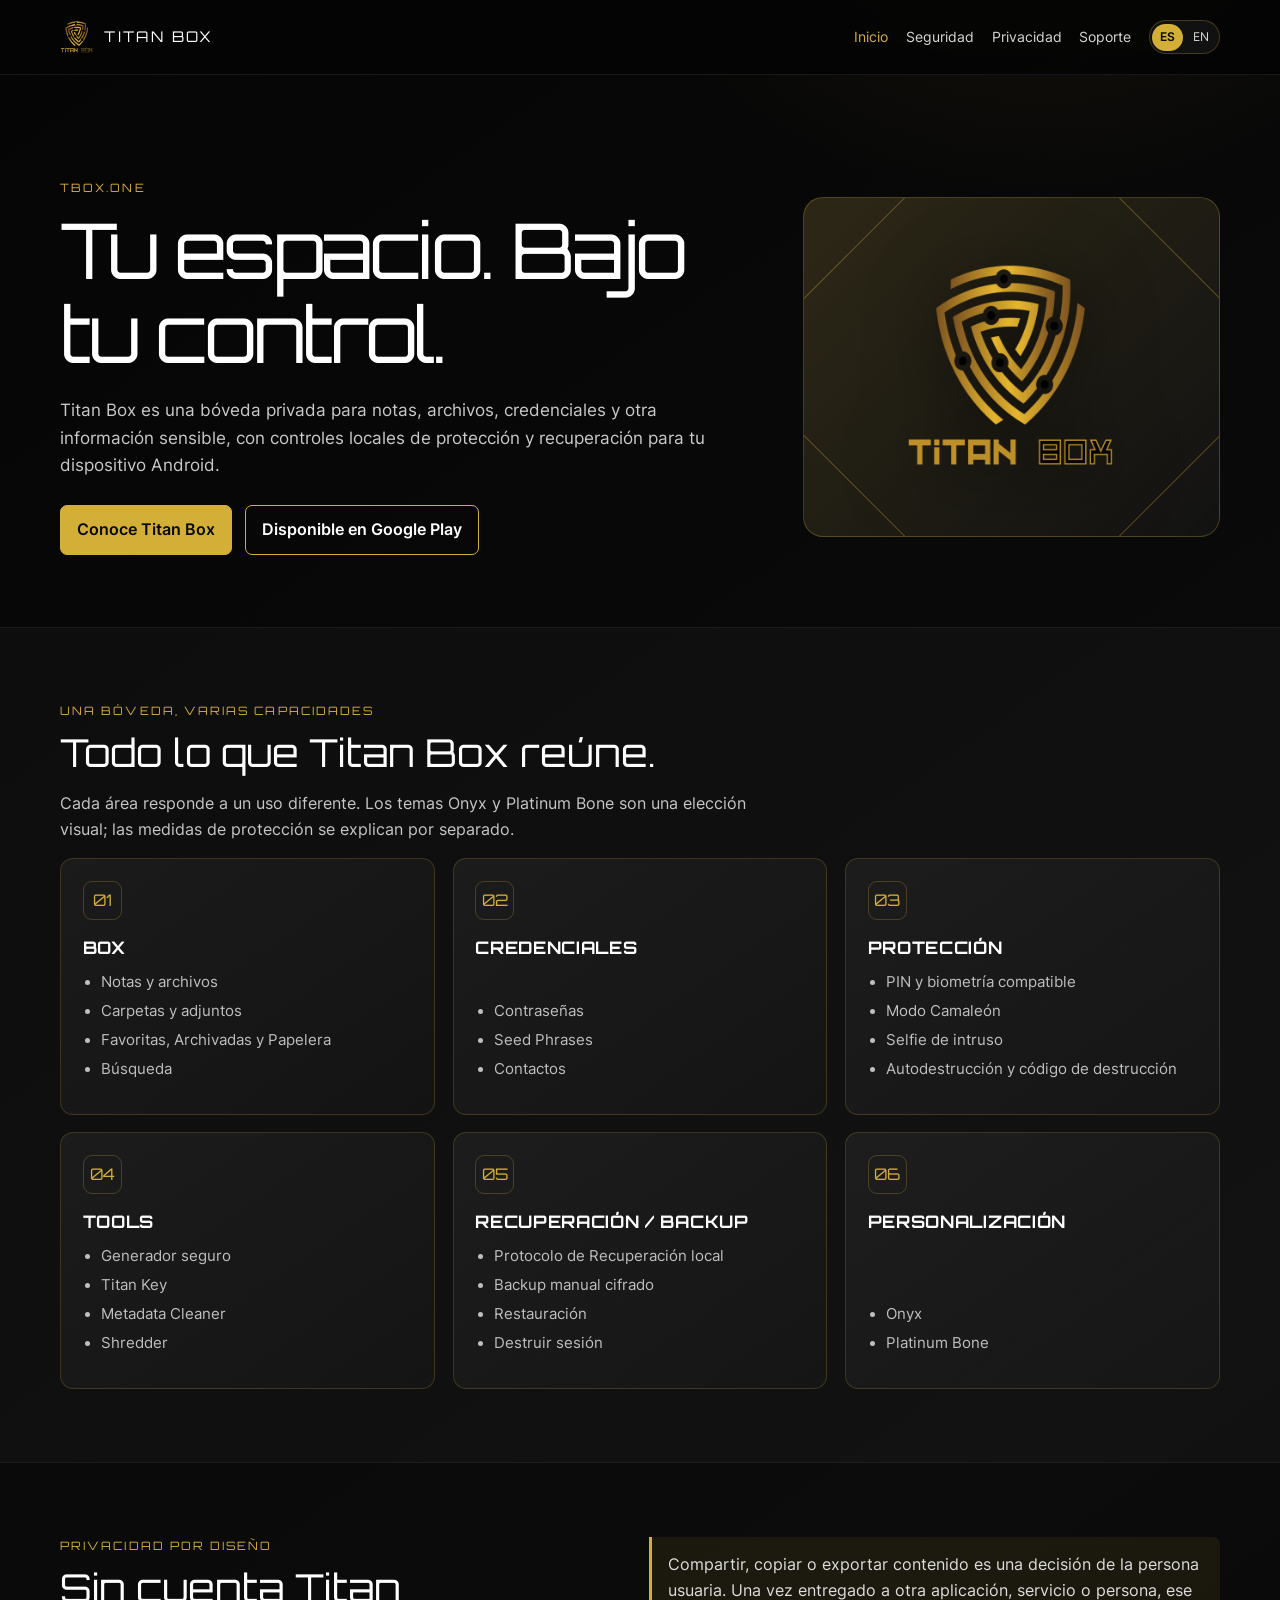
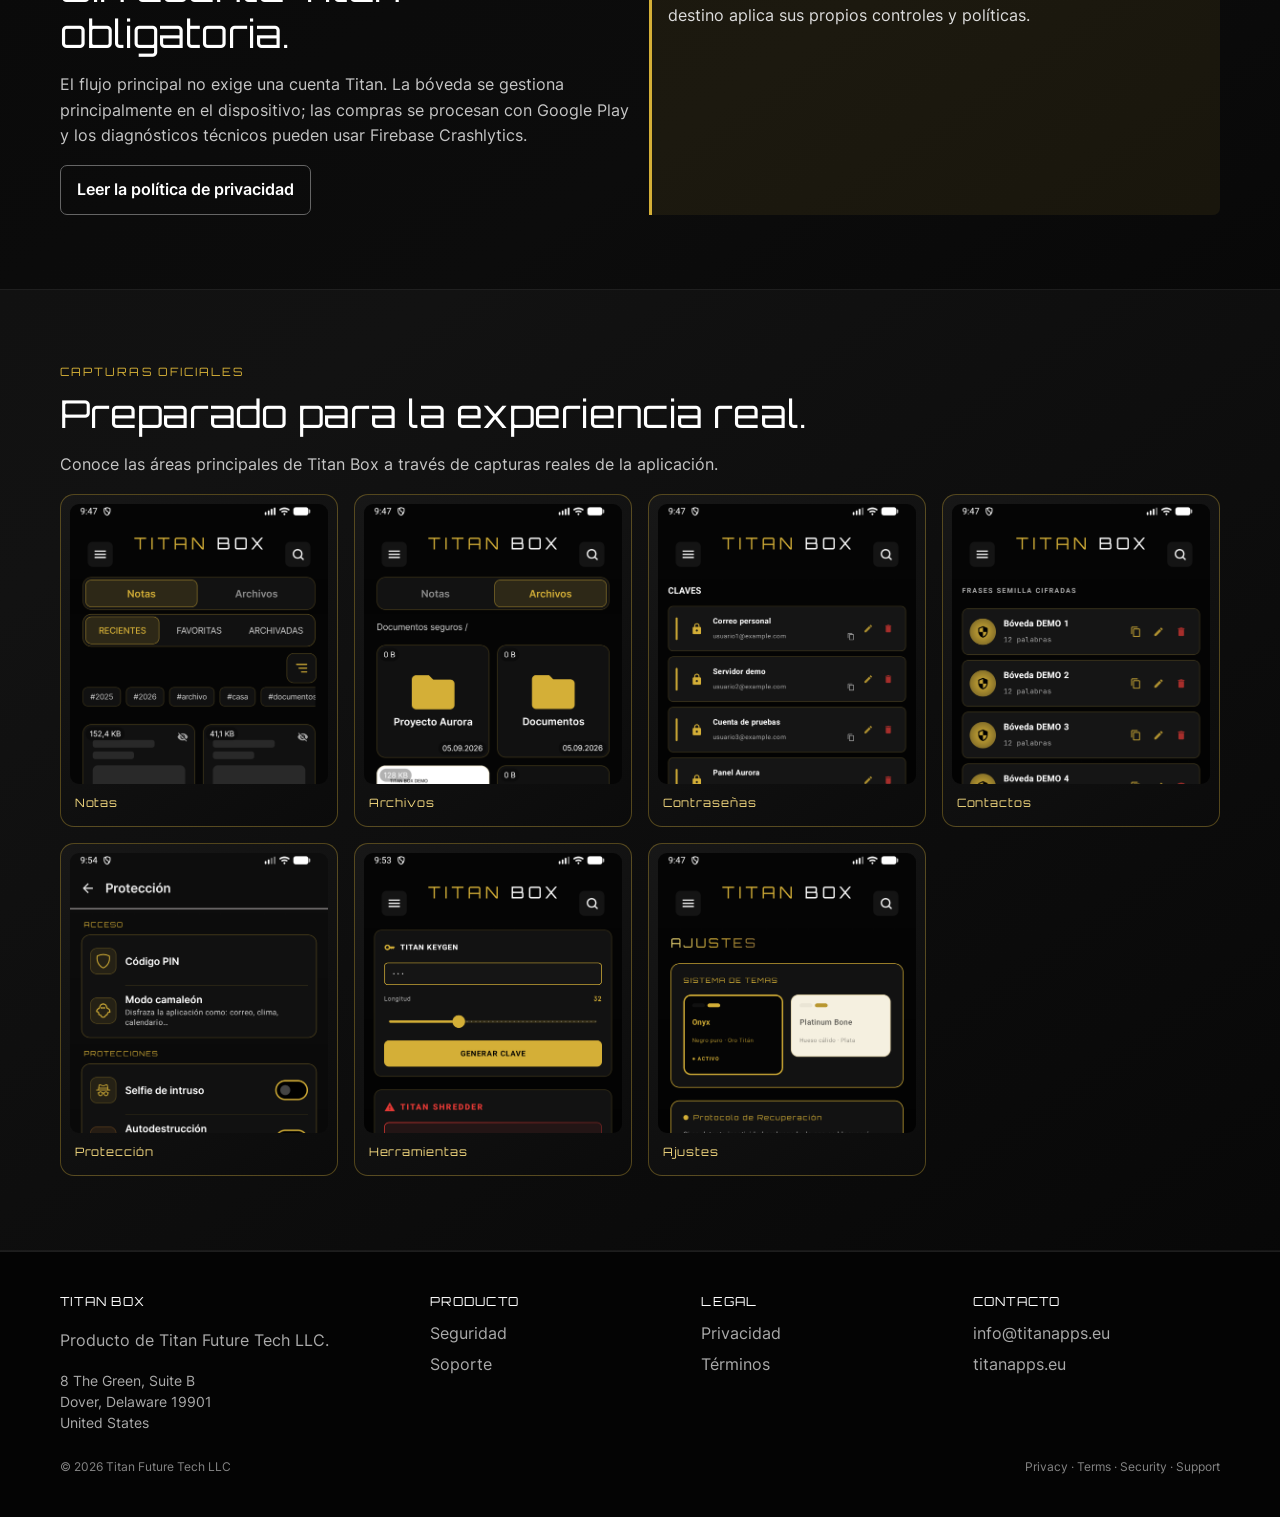
==== commit c5a9d9dd: "Add official Google Play link" ====
--- a/index.html
+++ b/index.html
@@ -1 +1 @@
-<!doctype html><html lang="es"><head><meta charset="utf-8"><meta name="viewport" content="width=device-width,initial-scale=1"><title>Titan Box — Bóveda privada para tu información</title><meta name="description" content="Titan Box es una bóveda privada para notas, archivos, credenciales e información sensible, con controles locales de protección y recuperación."><link rel="canonical" href="https://tbox.one/"><meta property="og:title" content="Titan Box"><meta property="og:description" content="Tu espacio. Bajo tu control."><meta property="og:type" content="website"><meta property="og:url" content="https://tbox.one/"><meta property="og:image" content="https://tbox.one/assets/images/titanbox-logo.png"><link rel="icon" href="/assets/images/titanbox-logo.png"><link rel="stylesheet" href="/assets/css/site.css"></head><body><a class="skip" href="#contenido">Saltar al contenido</a><header class="site-header"><div class="container header-row"><a class="brand" href="/"><img src="/assets/images/titanbox-logo.png" alt="">TITAN BOX</a><nav class="site-nav" aria-label="Navegación principal"><a class="nav-essential" aria-current="page" href="/">Inicio</a><a href="/security/">Seguridad</a><a href="/privacy/">Privacidad</a><a href="/support/">Soporte</a><span class="language" aria-label="Idioma"><a aria-current="page" href="/">ES</a><a href="/en/" lang="en">EN</a></span></nav></div></header><main id="contenido"><section class="container hero"><div><div class="eyebrow">TBOX.ONE</div><h1>Tu espacio. Bajo tu control.</h1><p>Titan Box es una bóveda privada para notas, archivos, credenciales y otra información sensible, con controles locales de protección y recuperación para tu dispositivo Android.</p><div class="actions"><a class="button button--gold" href="/security/">Conoce Titan Box</a><span class="store-badge store-badge--pending" data-play-listing-url="GOOGLE_PLAY_URL_PENDING" aria-label="Titan Box para Google Play; enlace pendiente de configuración">Disponible en Google Play</span></div></div><div class="hero-mark" aria-hidden="true"><img src="/assets/images/titanbox-logo.png" alt=""></div></section><section class="section section--alt"><div class="container"><div class="eyebrow">Una bóveda, varias capacidades</div><h2>Todo lo que Titan Box reúne.</h2><p class="lead">Cada área responde a un uso diferente. Los temas Onyx y Platinum Bone son una elección visual; las medidas de protección se explican por separado.</p><div class="grid grid--3"><article class="card product-card"><div class="card-icon">01</div><h3>BOX</h3><ul class="feature-list"><li>Notas y archivos</li><li>Carpetas y adjuntos</li><li>Favoritas, Archivadas y Papelera</li><li>Búsqueda</li></ul></article><article class="card product-card"><div class="card-icon">02</div><h3>CREDENCIALES</h3><ul class="feature-list"><li>Contraseñas</li><li>Seed Phrases</li><li>Contactos</li></ul></article><article class="card product-card"><div class="card-icon">03</div><h3>PROTECCIÓN</h3><ul class="feature-list"><li>PIN y biometría compatible</li><li>Modo Camaleón</li><li>Selfie de intruso</li><li>Autodestrucción y código de destrucción</li></ul></article><article class="card product-card"><div class="card-icon">04</div><h3>TOOLS</h3><ul class="feature-list"><li>Generador seguro</li><li>Titan Key</li><li>Metadata Cleaner</li><li>Shredder</li></ul></article><article class="card product-card"><div class="card-icon">05</div><h3>RECUPERACIÓN / BACKUP</h3><ul class="feature-list"><li>Protocolo de Recuperación local</li><li>Backup manual cifrado</li><li>Restauración</li><li>Destruir sesión</li></ul></article><article class="card product-card"><div class="card-icon">06</div><h3>PERSONALIZACIÓN</h3><ul class="feature-list"><li>Onyx</li><li>Platinum Bone</li></ul></article></div></div></section><section class="section"><div class="container grid grid--2"><div><div class="eyebrow">Privacidad por diseño</div><h2>Sin cuenta Titan obligatoria.</h2><p class="lead">El flujo principal no exige una cuenta Titan. La bóveda se gestiona principalmente en el dispositivo; las compras se procesan con Google Play y los diagnósticos técnicos pueden usar Firebase Crashlytics.</p><a class="button button--ghost" href="/privacy/">Leer la política de privacidad</a></div><aside class="notice">Compartir, copiar o exportar contenido es una decisión de la persona usuaria. Una vez entregado a otra aplicación, servicio o persona, ese destino aplica sus propios controles y políticas.</aside></div></section><section class="section section--alt"><div class="container"><div class="eyebrow">Capturas oficiales</div><h2>Preparado para la experiencia real.</h2><p class="lead">Conoce las áreas principales de Titan Box a través de capturas reales de la aplicación.</p><div class="shots-grid"><figure class="product-shot"><img src="/assets/images/screenshots/es/01-notes.png" alt="Notas en Titan Box" loading="lazy"><figcaption>Notas</figcaption></figure><figure class="product-shot"><img src="/assets/images/screenshots/es/02-files.png" alt="Archivos en Titan Box" loading="lazy"><figcaption>Archivos</figcaption></figure><figure class="product-shot"><img src="/assets/images/screenshots/es/03-passwords.png" alt="Contraseñas en Titan Box" loading="lazy"><figcaption>Contraseñas</figcaption></figure><figure class="product-shot"><img src="/assets/images/screenshots/es/04-contacts.png" alt="Contactos en Titan Box" loading="lazy"><figcaption>Contactos</figcaption></figure><figure class="product-shot"><img src="/assets/images/screenshots/es/05-protection.png" alt="Protección en Titan Box" loading="lazy"><figcaption>Protección</figcaption></figure><figure class="product-shot"><img src="/assets/images/screenshots/es/06-tools.png" alt="Herramientas en Titan Box" loading="lazy"><figcaption>Herramientas</figcaption></figure><figure class="product-shot"><img src="/assets/images/screenshots/es/07-settings.png" alt="Ajustes en Titan Box" loading="lazy"><figcaption>Ajustes</figcaption></figure></div></div></section></main><footer class="site-footer"><div class="container footer-grid"><div><div class="footer-title">TITAN BOX</div><p>Producto de Titan Future Tech LLC.</p><address class="footer-address">8 The Green, Suite B<br>Dover, Delaware 19901<br>United States</address></div><div><div class="footer-title">PRODUCTO</div><ul class="footer-links"><li><a href="/security/">Seguridad</a></li><li><a href="/support/">Soporte</a></li></ul></div><div><div class="footer-title">LEGAL</div><ul class="footer-links"><li><a href="/privacy/">Privacidad</a></li><li><a href="/terms/">Términos</a></li></ul></div><div><div class="footer-title">CONTACTO</div><ul class="footer-links"><li><a href="mailto:info@titanapps.eu">info@titanapps.eu</a></li><li><a href="https://titanapps.eu">titanapps.eu</a></li></ul></div></div><div class="container legal footer-bottom"><span>© 2026 Titan Future Tech LLC</span><span>Privacy · Terms · Security · Support</span></div></footer></body></html>
+<!doctype html><html lang="es"><head><meta charset="utf-8"><meta name="viewport" content="width=device-width,initial-scale=1"><title>Titan Box — Bóveda privada para tu información</title><meta name="description" content="Titan Box es una bóveda privada para notas, archivos, credenciales e información sensible, con controles locales de protección y recuperación."><link rel="canonical" href="https://tbox.one/"><meta property="og:title" content="Titan Box"><meta property="og:description" content="Tu espacio. Bajo tu control."><meta property="og:type" content="website"><meta property="og:url" content="https://tbox.one/"><meta property="og:image" content="https://tbox.one/assets/images/titanbox-logo.png"><link rel="icon" href="/assets/images/titanbox-logo.png"><link rel="stylesheet" href="/assets/css/site.css"></head><body><a class="skip" href="#contenido">Saltar al contenido</a><header class="site-header"><div class="container header-row"><a class="brand" href="/"><img src="/assets/images/titanbox-logo.png" alt="">TITAN BOX</a><nav class="site-nav" aria-label="Navegación principal"><a class="nav-essential" aria-current="page" href="/">Inicio</a><a href="/security/">Seguridad</a><a href="/privacy/">Privacidad</a><a href="/support/">Soporte</a><span class="language" aria-label="Idioma"><a aria-current="page" href="/">ES</a><a href="/en/" lang="en">EN</a></span></nav></div></header><main id="contenido"><section class="container hero"><div><div class="eyebrow">TBOX.ONE</div><h1>Tu espacio. Bajo tu control.</h1><p>Titan Box es una bóveda privada para notas, archivos, credenciales y otra información sensible, con controles locales de protección y recuperación para tu dispositivo Android.</p><div class="actions"><a class="button button--gold" href="/security/">Conoce Titan Box</a><a class="store-badge" href="https://play.google.com/store/apps/details?id=com.titanbox" target="_blank" rel="noopener noreferrer" aria-label="Titan Box en Google Play">Disponible en Google Play</a></div></div><div class="hero-mark" aria-hidden="true"><img src="/assets/images/titanbox-logo.png" alt=""></div></section><section class="section section--alt"><div class="container"><div class="eyebrow">Una bóveda, varias capacidades</div><h2>Todo lo que Titan Box reúne.</h2><p class="lead">Cada área responde a un uso diferente. Los temas Onyx y Platinum Bone son una elección visual; las medidas de protección se explican por separado.</p><div class="grid grid--3"><article class="card product-card"><div class="card-icon">01</div><h3>BOX</h3><ul class="feature-list"><li>Notas y archivos</li><li>Carpetas y adjuntos</li><li>Favoritas, Archivadas y Papelera</li><li>Búsqueda</li></ul></article><article class="card product-card"><div class="card-icon">02</div><h3>CREDENCIALES</h3><ul class="feature-list"><li>Contraseñas</li><li>Seed Phrases</li><li>Contactos</li></ul></article><article class="card product-card"><div class="card-icon">03</div><h3>PROTECCIÓN</h3><ul class="feature-list"><li>PIN y biometría compatible</li><li>Modo Camaleón</li><li>Selfie de intruso</li><li>Autodestrucción y código de destrucción</li></ul></article><article class="card product-card"><div class="card-icon">04</div><h3>TOOLS</h3><ul class="feature-list"><li>Generador seguro</li><li>Titan Key</li><li>Metadata Cleaner</li><li>Shredder</li></ul></article><article class="card product-card"><div class="card-icon">05</div><h3>RECUPERACIÓN / BACKUP</h3><ul class="feature-list"><li>Protocolo de Recuperación local</li><li>Backup manual cifrado</li><li>Restauración</li><li>Destruir sesión</li></ul></article><article class="card product-card"><div class="card-icon">06</div><h3>PERSONALIZACIÓN</h3><ul class="feature-list"><li>Onyx</li><li>Platinum Bone</li></ul></article></div></div></section><section class="section"><div class="container grid grid--2"><div><div class="eyebrow">Privacidad por diseño</div><h2>Sin cuenta Titan obligatoria.</h2><p class="lead">El flujo principal no exige una cuenta Titan. La bóveda se gestiona principalmente en el dispositivo; las compras se procesan con Google Play y los diagnósticos técnicos pueden usar Firebase Crashlytics.</p><a class="button button--ghost" href="/privacy/">Leer la política de privacidad</a></div><aside class="notice">Compartir, copiar o exportar contenido es una decisión de la persona usuaria. Una vez entregado a otra aplicación, servicio o persona, ese destino aplica sus propios controles y políticas.</aside></div></section><section class="section section--alt"><div class="container"><div class="eyebrow">Capturas oficiales</div><h2>Preparado para la experiencia real.</h2><p class="lead">Conoce las áreas principales de Titan Box a través de capturas reales de la aplicación.</p><div class="shots-grid"><figure class="product-shot"><img src="/assets/images/screenshots/es/01-notes.png" alt="Notas en Titan Box" loading="lazy"><figcaption>Notas</figcaption></figure><figure class="product-shot"><img src="/assets/images/screenshots/es/02-files.png" alt="Archivos en Titan Box" loading="lazy"><figcaption>Archivos</figcaption></figure><figure class="product-shot"><img src="/assets/images/screenshots/es/03-passwords.png" alt="Contraseñas en Titan Box" loading="lazy"><figcaption>Contraseñas</figcaption></figure><figure class="product-shot"><img src="/assets/images/screenshots/es/04-contacts.png" alt="Contactos en Titan Box" loading="lazy"><figcaption>Contactos</figcaption></figure><figure class="product-shot"><img src="/assets/images/screenshots/es/05-protection.png" alt="Protección en Titan Box" loading="lazy"><figcaption>Protección</figcaption></figure><figure class="product-shot"><img src="/assets/images/screenshots/es/06-tools.png" alt="Herramientas en Titan Box" loading="lazy"><figcaption>Herramientas</figcaption></figure><figure class="product-shot"><img src="/assets/images/screenshots/es/07-settings.png" alt="Ajustes en Titan Box" loading="lazy"><figcaption>Ajustes</figcaption></figure></div></div></section></main><footer class="site-footer"><div class="container footer-grid"><div><div class="footer-title">TITAN BOX</div><p>Producto de Titan Future Tech LLC.</p><address class="footer-address">8 The Green, Suite B<br>Dover, Delaware 19901<br>United States</address></div><div><div class="footer-title">PRODUCTO</div><ul class="footer-links"><li><a href="/security/">Seguridad</a></li><li><a href="/support/">Soporte</a></li></ul></div><div><div class="footer-title">LEGAL</div><ul class="footer-links"><li><a href="/privacy/">Privacidad</a></li><li><a href="/terms/">Términos</a></li></ul></div><div><div class="footer-title">CONTACTO</div><ul class="footer-links"><li><a href="mailto:info@titanapps.eu">info@titanapps.eu</a></li><li><a href="https://titanapps.eu">titanapps.eu</a></li></ul></div></div><div class="container legal footer-bottom"><span>© 2026 Titan Future Tech LLC</span><span>Privacy · Terms · Security · Support</span></div></footer></body></html>
